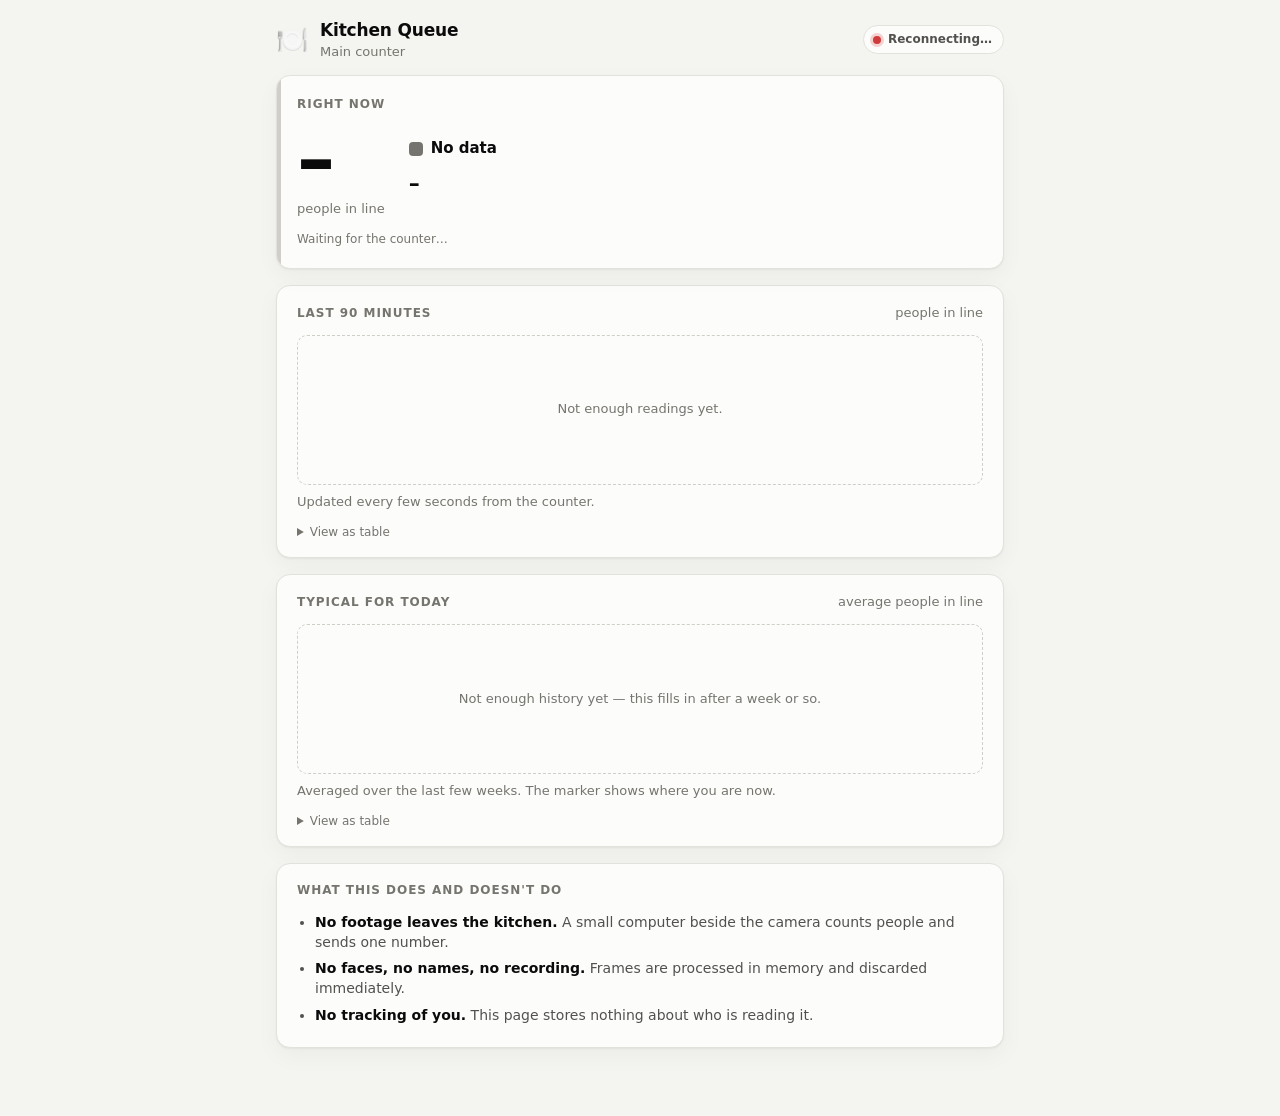
==== web/index.html @ 45618e80 "Initial Commit" ====
<!doctype html>
<html lang="en">
<head>
<meta charset="utf-8">
<meta name="viewport" content="width=device-width, initial-scale=1">
<meta name="theme-color" content="#fcfcfb">
<title>Kitchen Queue</title>
<link rel="stylesheet" href="styles.css">
<link rel="icon" href="data:image/svg+xml,<svg xmlns='http://www.w3.org/2000/svg' viewBox='0 0 100 100'><text y='.9em' font-size='90'>🍽️</text></svg>">
</head>
<body>

<header class="topbar">
  <div class="brand">
    <span class="brand-mark" aria-hidden="true">🍽️</span>
    <div>
      <h1 id="site-name">Kitchen Queue</h1>
      <p id="queue-name" class="muted">Main counter</p>
    </div>
  </div>
  <div class="conn" id="conn" data-status="loading">
    <span class="conn-dot" aria-hidden="true"></span>
    <span class="conn-text">Connecting…</span>
  </div>
</header>

<main>

  <!-- ---------------- hero: the one number people came for ---------------- -->
  <section class="hero" id="hero" data-tone="unknown" aria-labelledby="hero-label">
    <h2 id="hero-label" class="section-label">Right now</h2>

    <div class="hero-grid">
      <div class="hero-count">
        <div class="count-value" id="count" aria-live="polite" aria-atomic="true">–</div>
        <div class="count-unit">people in line</div>
      </div>

      <div class="hero-read">
        <p class="status-pill" id="status-pill">
          <span class="status-icon" id="status-icon" aria-hidden="true"></span>
          <span id="level-name">No data</span>
        </p>
        <p class="wait" id="wait">–</p>
        <p class="trend muted" id="trend"></p>
      </div>
    </div>

    <p class="freshness muted" id="freshness">Waiting for the counter…</p>
  </section>

  <!-- ---------------- advice ---------------- -->
  <section class="card advice" id="advice" hidden>
    <h2 class="section-label">When to go</h2>
    <p class="advice-line" id="advice-line"></p>
  </section>

  <!-- ---------------- live trend ---------------- -->
  <section class="card">
    <div class="card-head">
      <h2 class="section-label">Last 90 minutes</h2>
      <span class="muted small">people in line</span>
    </div>
    <figure class="chart" id="chart-live-wrap">
      <div class="chart-slot" id="chart-live"></div>
      <figcaption class="muted small">Updated every few seconds from the counter.</figcaption>
    </figure>
    <details class="table-view">
      <summary>View as table</summary>
      <div class="table-scroll" id="table-live"></div>
    </details>
  </section>

  <!-- ---------------- typical day ---------------- -->
  <section class="card">
    <div class="card-head">
      <h2 class="section-label" id="pattern-title">Typical for today</h2>
      <span class="muted small">average people in line</span>
    </div>
    <figure class="chart">
      <div class="chart-slot" id="chart-pattern"></div>
      <figcaption class="muted small" id="pattern-note">
        Averaged over the last few weeks. The marker shows where you are now.
      </figcaption>
    </figure>
    <details class="table-view">
      <summary>View as table</summary>
      <div class="table-scroll" id="table-pattern"></div>
    </details>
  </section>

  <!-- ---------------- optional anonymised view ---------------- -->
  <section class="card" id="snapshot-card" hidden>
    <div class="card-head">
      <h2 class="section-label">Queue shape</h2>
      <span class="muted small">pixelated, refreshed every 30s</span>
    </div>
    <img id="snapshot" class="snapshot" alt="Pixelated outline of the queue area with blocks showing where people are standing.">
    <p class="muted small">
      Deliberately destroyed to about 20&times;15 pixels before it leaves the kitchen.
      It shows how long the line is, and nothing about who is in it.
    </p>
  </section>

  <!-- ---------------- trust ---------------- -->
  <section class="card privacy">
    <h2 class="section-label">What this does and doesn't do</h2>
    <ul>
      <li><strong>No footage leaves the kitchen.</strong> A small computer beside the camera counts people and sends one number.</li>
      <li><strong>No faces, no names, no recording.</strong> Frames are processed in memory and discarded immediately.</li>
      <li><strong>No tracking of you.</strong> This page stores nothing about who is reading it.</li>
    </ul>
  </section>

</main>

<footer class="foot muted small">
  <span id="foot-device"></span>
</footer>

<div class="tooltip" id="tooltip" role="status" hidden></div>

<script src="app.js"></script>
</body>
</html>
---- web/styles.css ----
/* Kitchen Queue - student-facing page.
   Palette roles follow the validated reference instance: blue series hue,
   fixed status palette, light/dark surfaces declared as tokens. */

:root {
  color-scheme: light;

  --surface-0: #f4f4f1;
  --surface-1: #fcfcfb;
  --surface-2: #f0efec;
  --border:    #e2e1dc;
  --border-strong: #cfceC8;

  --text-primary:   #0b0b0b;
  --text-secondary: #52514e;
  --text-muted:     #76746e;

  --series-1:       #2a78d6;
  --series-1-soft:  #cde2fb;
  --series-1-mid:   #6da7ec;
  --series-1-deep:  #1c5cab;

  /* status palette - fixed, never themed */
  --good:     #0ca30c;
  --warning:  #fab219;
  --serious:  #ec835a;
  --critical: #d03b3b;

  --grid: #e6e5e0;

  --radius: 14px;
  --shadow: 0 1px 2px rgba(11, 11, 11, .05), 0 8px 24px rgba(11, 11, 11, .04);
  --font: ui-sans-serif, system-ui, -apple-system, "Segoe UI", Roboto, "Helvetica Neue", Arial, sans-serif;
  --mono: ui-monospace, SFMono-Regular, "SF Mono", Menlo, Consolas, monospace;
}

@media (prefers-color-scheme: dark) {
  :root:not([data-theme="light"]) {
    color-scheme: dark;
    --surface-0: #121211;
    --surface-1: #1a1a19;
    --surface-2: #232322;
    --border:    #2f2f2d;
    --border-strong: #45443f;

    --text-primary:   #ffffff;
    --text-secondary: #c3c2b7;
    --text-muted:     #97968c;

    --series-1:       #3987e5;
    --series-1-soft:  #184f95;
    --series-1-mid:   #2a78d6;
    --series-1-deep:  #86b6ef;

    --grid: #2c2c2a;
    --shadow: 0 1px 2px rgba(0, 0, 0, .4), 0 8px 24px rgba(0, 0, 0, .28);
  }
}

:root[data-theme="dark"] {
  color-scheme: dark;
  --surface-0: #121211;
  --surface-1: #1a1a19;
  --surface-2: #232322;
  --border:    #2f2f2d;
  --border-strong: #45443f;
  --text-primary:   #ffffff;
  --text-secondary: #c3c2b7;
  --text-muted:     #97968c;
  --series-1:       #3987e5;
  --series-1-soft:  #184f95;
  --series-1-mid:   #2a78d6;
  --series-1-deep:  #86b6ef;
  --grid: #2c2c2a;
}

* { box-sizing: border-box; }

body {
  margin: 0;
  font-family: var(--font);
  background: var(--surface-0);
  color: var(--text-primary);
  -webkit-font-smoothing: antialiased;
  line-height: 1.45;
}

main {
  max-width: 760px;
  margin: 0 auto;
  padding: 0 16px 40px;
  display: grid;
  gap: 16px;
}

.muted { color: var(--text-muted); }
.small { font-size: 13px; }

.section-label {
  margin: 0;
  font-size: 12px;
  font-weight: 600;
  letter-spacing: .08em;
  text-transform: uppercase;
  color: var(--text-muted);
}

/* ---------------- top bar ---------------- */

.topbar {
  max-width: 760px;
  margin: 0 auto;
  padding: 18px 16px 14px;
  display: flex;
  align-items: center;
  justify-content: space-between;
  gap: 12px;
}

.brand { display: flex; align-items: center; gap: 12px; }
.brand-mark { font-size: 26px; line-height: 1; }
.brand h1 { margin: 0; font-size: 17px; font-weight: 650; letter-spacing: -.01em; }
.brand p { margin: 0; font-size: 13px; }

.conn {
  display: inline-flex;
  align-items: center;
  gap: 7px;
  font-size: 12px;
  font-weight: 550;
  color: var(--text-secondary);
  background: var(--surface-1);
  border: 1px solid var(--border);
  border-radius: 999px;
  padding: 5px 11px 5px 9px;
  white-space: nowrap;
}
.conn-dot {
  width: 8px; height: 8px; border-radius: 50%;
  background: var(--text-muted);
  box-shadow: 0 0 0 3px color-mix(in srgb, var(--text-muted) 20%, transparent);
}
.conn[data-status="live"]    .conn-dot { background: var(--good);     box-shadow: 0 0 0 3px color-mix(in srgb, var(--good) 22%, transparent); }
.conn[data-status="stale"]   .conn-dot { background: var(--warning);  box-shadow: 0 0 0 3px color-mix(in srgb, var(--warning) 22%, transparent); }
.conn[data-status="offline"] .conn-dot { background: var(--critical); box-shadow: 0 0 0 3px color-mix(in srgb, var(--critical) 22%, transparent); }

/* ---------------- hero ---------------- */

.hero {
  background: var(--surface-1);
  border: 1px solid var(--border);
  border-radius: var(--radius);
  box-shadow: var(--shadow);
  padding: 20px;
  position: relative;
  overflow: hidden;
}
.hero::before {
  content: "";
  position: absolute;
  inset: 0 auto 0 0;
  width: 4px;
  background: var(--tone, var(--border-strong));
}

.hero[data-tone="clear"] { --tone: var(--good); }
.hero[data-tone="good"]  { --tone: var(--good); }
.hero[data-tone="warn"]  { --tone: var(--warning); }
.hero[data-tone="bad"]   { --tone: var(--serious); }
.hero[data-tone="worst"] { --tone: var(--critical); }

.hero-grid {
  display: flex;
  align-items: center;
  gap: 24px;
  flex-wrap: wrap;
  margin: 10px 0 6px;
}

.count-value {
  font-size: 76px;
  line-height: .92;
  font-weight: 700;
  letter-spacing: -.045em;
  font-variant-numeric: tabular-nums;
}
.count-unit { font-size: 13px; color: var(--text-muted); margin-top: 6px; }

.hero-read { flex: 1 1 200px; min-width: 180px; }

.status-pill {
  display: inline-flex;
  align-items: center;
  gap: 8px;
  margin: 0 0 8px;
  font-size: 15px;
  font-weight: 650;
  color: var(--text-primary);
}
.status-icon {
  width: 14px; height: 14px; flex: none;
  border-radius: 4px;
  background: var(--tone, var(--text-muted));
}
.hero[data-tone] .status-icon { background: var(--tone, var(--text-muted)); }

.wait { margin: 0; font-size: 22px; font-weight: 600; letter-spacing: -.02em; }
.trend { margin: 4px 0 0; font-size: 13px; }
.freshness { font-size: 12px; margin: 12px 0 0; }

/* ---------------- cards ---------------- */

.card {
  background: var(--surface-1);
  border: 1px solid var(--border);
  border-radius: var(--radius);
  box-shadow: var(--shadow);
  padding: 18px 20px 16px;
}
.card-head {
  display: flex;
  align-items: baseline;
  justify-content: space-between;
  gap: 12px;
  margin-bottom: 12px;
}

.advice-line { margin: 10px 0 0; font-size: 16px; font-weight: 550; }
.advice-line b { color: var(--series-1); font-weight: 700; }

.chart { margin: 0; }
.chart-slot { width: 100%; }
.chart figcaption { margin-top: 8px; }
svg { display: block; overflow: visible; }
.chart-empty {
  display: grid;
  place-items: center;
  height: 150px;
  color: var(--text-muted);
  font-size: 13px;
  border: 1px dashed var(--border-strong);
  border-radius: 10px;
}

/* ---------------- table view ---------------- */

.table-view { margin-top: 12px; }
.table-view summary {
  cursor: pointer;
  font-size: 12px;
  color: var(--text-muted);
  width: fit-content;
}
.table-scroll { overflow-x: auto; margin-top: 10px; }
table { border-collapse: collapse; font-size: 13px; width: 100%; }
th, td {
  text-align: left;
  padding: 5px 12px 5px 0;
  border-bottom: 1px solid var(--border);
  font-variant-numeric: tabular-nums;
  white-space: nowrap;
}
th { color: var(--text-muted); font-weight: 600; }

/* ---------------- snapshot + privacy ---------------- */

.snapshot {
  width: 100%;
  border-radius: 10px;
  border: 1px solid var(--border);
  background: var(--surface-2);
  image-rendering: pixelated;
  margin-bottom: 10px;
}

.privacy ul { margin: 12px 0 0; padding-left: 18px; color: var(--text-secondary); font-size: 14px; }
.privacy li { margin-bottom: 6px; }
.privacy strong { color: var(--text-primary); }

.foot { max-width: 760px; margin: 0 auto; padding: 0 16px 28px; }

/* ---------------- tooltip ---------------- */

.tooltip {
  position: fixed;
  z-index: 20;
  pointer-events: none;
  background: var(--surface-1);
  color: var(--text-primary);
  border: 1px solid var(--border-strong);
  border-radius: 8px;
  box-shadow: var(--shadow);
  padding: 7px 10px;
  font-size: 12px;
  line-height: 1.35;
  white-space: nowrap;
  font-variant-numeric: tabular-nums;
}
.tooltip b { font-weight: 650; }

@media (max-width: 460px) {
  .count-value { font-size: 60px; }
  .hero-grid { gap: 16px; }
}

@media (prefers-reduced-motion: no-preference) {
  .count-value { transition: color .2s ease; }
}
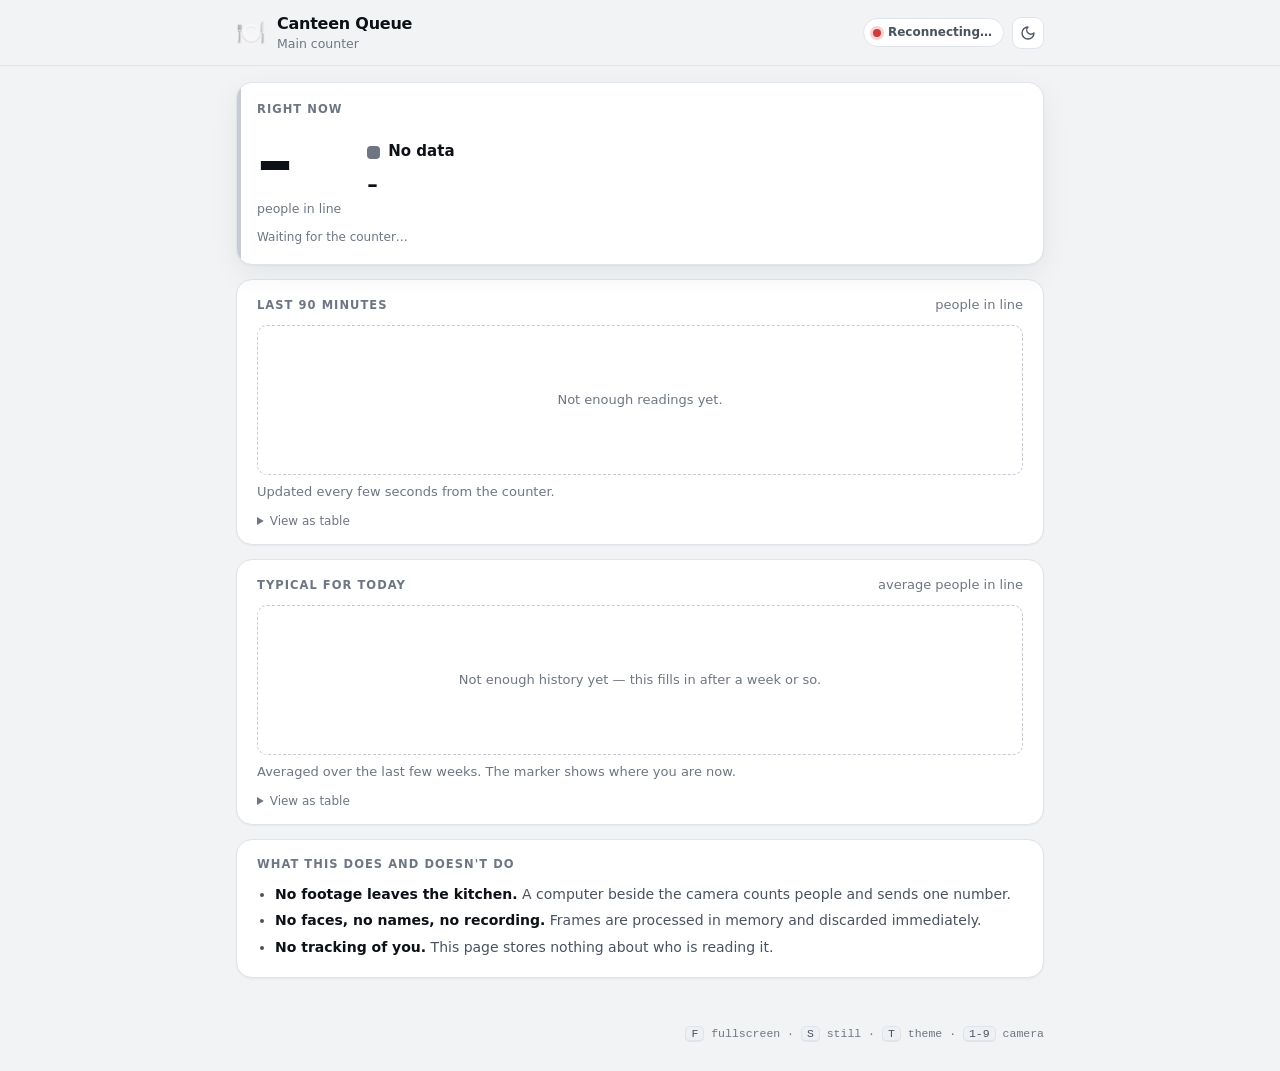
==== commit 01f78c97: "Add Hikvision/iVMS-4200 support, multiple cameras, and a rebuilt live view The school runs iVMS-4200" ====
--- a/web/index.html
+++ b/web/index.html
@@ -2,66 +2,151 @@
 <html lang="en">
 <head>
 <meta charset="utf-8">
-<meta name="viewport" content="width=device-width, initial-scale=1">
-<meta name="theme-color" content="#fcfcfb">
-<title>Kitchen Queue</title>
+<meta name="viewport" content="width=device-width, initial-scale=1, viewport-fit=cover">
+<meta name="theme-color" content="#f2f3f5" media="(prefers-color-scheme: light)">
+<meta name="theme-color" content="#0c0e12" media="(prefers-color-scheme: dark)">
+<meta name="description" content="How long the canteen queue is right now, and whether it is worth waiting.">
+<title>Canteen Queue</title>
+<link rel="manifest" href="manifest.webmanifest">
+<link rel="apple-touch-icon" href="icon.svg">
+<script>
+  /* Stamp the saved theme before first paint, so switching themes does not
+     flash the other one on every page load. */
+  try {
+    var t = localStorage.getItem('theme');
+    if (t === 'light' || t === 'dark') document.documentElement.setAttribute('data-theme', t);
+  } catch (e) { /* private browsing */ }
+</script>
 <link rel="stylesheet" href="styles.css">
 <link rel="icon" href="data:image/svg+xml,<svg xmlns='http://www.w3.org/2000/svg' viewBox='0 0 100 100'><text y='.9em' font-size='90'>🍽️</text></svg>">
 </head>
 <body>
 
 <header class="topbar">
-  <div class="brand">
-    <span class="brand-mark" aria-hidden="true">🍽️</span>
-    <div>
-      <h1 id="site-name">Kitchen Queue</h1>
-      <p id="queue-name" class="muted">Main counter</p>
-    </div>
-  </div>
-  <div class="conn" id="conn" data-status="loading">
-    <span class="conn-dot" aria-hidden="true"></span>
-    <span class="conn-text">Connecting…</span>
+  <div class="topbar-inner">
+    <div class="brand">
+      <span class="brand-mark" aria-hidden="true">🍽️</span>
+      <div>
+        <h1 id="site-name">Canteen Queue</h1>
+        <p id="queue-name" class="muted">Main counter</p>
+      </div>
+    </div>
+    <div class="topbar-actions">
+      <div class="conn" id="conn" data-status="loading">
+        <span class="conn-dot" aria-hidden="true"></span>
+        <span class="conn-text">Connecting…</span>
+      </div>
+      <button type="button" class="icon-btn" id="theme-btn"
+              title="Switch theme (T)" aria-label="Switch theme">
+        <svg viewBox="0 0 24 24" fill="none" stroke="currentColor" stroke-width="2"
+             stroke-linecap="round" stroke-linejoin="round" aria-hidden="true">
+          <path d="M12 3a6 6 0 0 0 9 9 9 9 0 1 1-9-9Z"/>
+        </svg>
+      </button>
+    </div>
   </div>
 </header>
 
 <main>
 
-  <!-- ---------------- hero: the one number people came for ---------------- -->
+  <!-- ---------------- the one number people came for ---------------- -->
   <section class="hero" id="hero" data-tone="unknown" aria-labelledby="hero-label">
     <h2 id="hero-label" class="section-label">Right now</h2>
-
     <div class="hero-grid">
-      <div class="hero-count">
+      <div>
         <div class="count-value" id="count" aria-live="polite" aria-atomic="true">–</div>
         <div class="count-unit">people in line</div>
       </div>
-
       <div class="hero-read">
-        <p class="status-pill" id="status-pill">
-          <span class="status-icon" id="status-icon" aria-hidden="true"></span>
+        <p class="status-pill">
+          <span class="status-icon" aria-hidden="true"></span>
           <span id="level-name">No data</span>
         </p>
         <p class="wait" id="wait">–</p>
         <p class="trend muted" id="trend"></p>
       </div>
     </div>
-
     <p class="freshness muted" id="freshness">Waiting for the counter…</p>
   </section>
 
   <!-- ---------------- advice ---------------- -->
-  <section class="card advice" id="advice" hidden>
+  <section class="card" id="advice" hidden>
     <h2 class="section-label">When to go</h2>
     <p class="advice-line" id="advice-line"></p>
   </section>
 
+  <!-- ---------------- live camera ---------------- -->
+  <section class="card" id="live-card" hidden aria-labelledby="live-label">
+    <div class="card-head">
+      <h2 class="section-label" id="live-label">Live view</h2>
+      <span class="muted small" id="live-status"></span>
+    </div>
+
+    <!-- one chip per camera; hidden entirely when there is only one -->
+    <div class="cameras" id="cameras" role="group" aria-label="Choose a camera" hidden></div>
+
+    <form class="gate" id="gate" hidden>
+      <label class="section-label" for="gate-code">Access code</label>
+      <div class="gate-row">
+        <input type="password" id="gate-code" name="code" autocomplete="off"
+               placeholder="Enter code" required>
+        <button type="submit" class="btn">Watch</button>
+      </div>
+      <p class="muted small" id="gate-note"></p>
+      <p class="gate-error" id="gate-error" hidden></p>
+    </form>
+
+    <div id="player" hidden>
+      <div class="stage" id="stage">
+        <video id="video" class="video" playsinline muted></video>
+        <img id="video-img" class="video" hidden
+             alt="Live view of the canteen queue.">
+
+        <span class="stage-badge" id="stage-badge" data-live="false">
+          <span class="chip-dot" aria-hidden="true"></span><span id="badge-text">Live</span>
+        </span>
+
+        <div class="stage-message" id="stage-message" hidden>
+          <b id="stage-message-title">Camera offline</b>
+          <span id="stage-message-body">Nothing is arriving from the cafeteria PC.</span>
+        </div>
+
+        <div class="stage-tools">
+          <button type="button" class="icon-btn" id="snap-btn"
+                  title="Save a still (S)" aria-label="Save a still">
+            <svg viewBox="0 0 24 24" fill="none" stroke="currentColor" stroke-width="2"
+                 stroke-linecap="round" stroke-linejoin="round" aria-hidden="true">
+              <path d="M3 7h3l2-2h8l2 2h3v12H3z"/><circle cx="12" cy="13" r="3.5"/>
+            </svg>
+          </button>
+          <button type="button" class="icon-btn" id="pip-btn"
+                  title="Picture in picture (P)" aria-label="Picture in picture" hidden>
+            <svg viewBox="0 0 24 24" fill="none" stroke="currentColor" stroke-width="2"
+                 stroke-linecap="round" stroke-linejoin="round" aria-hidden="true">
+              <rect x="3" y="5" width="18" height="14" rx="2"/>
+              <rect x="12" y="12" width="7" height="5" rx="1"/>
+            </svg>
+          </button>
+          <button type="button" class="icon-btn" id="full-btn"
+                  title="Fullscreen (F)" aria-label="Fullscreen">
+            <svg viewBox="0 0 24 24" fill="none" stroke="currentColor" stroke-width="2"
+                 stroke-linecap="round" stroke-linejoin="round" aria-hidden="true">
+              <path d="M8 3H3v5M16 3h5v5M8 21H3v-5M16 21h5v-5"/>
+            </svg>
+          </button>
+        </div>
+      </div>
+      <p class="live-meta" id="live-meta"></p>
+    </div>
+  </section>
+
   <!-- ---------------- live trend ---------------- -->
   <section class="card">
     <div class="card-head">
       <h2 class="section-label">Last 90 minutes</h2>
       <span class="muted small">people in line</span>
     </div>
-    <figure class="chart" id="chart-live-wrap">
+    <figure class="chart">
       <div class="chart-slot" id="chart-live"></div>
       <figcaption class="muted small">Updated every few seconds from the counter.</figcaption>
     </figure>
@@ -79,7 +164,7 @@
     </div>
     <figure class="chart">
       <div class="chart-slot" id="chart-pattern"></div>
-      <figcaption class="muted small" id="pattern-note">
+      <figcaption class="muted small">
         Averaged over the last few weeks. The marker shows where you are now.
       </figcaption>
     </figure>
@@ -95,31 +180,40 @@
       <h2 class="section-label">Queue shape</h2>
       <span class="muted small">pixelated, refreshed every 30s</span>
     </div>
-    <img id="snapshot" class="snapshot" alt="Pixelated outline of the queue area with blocks showing where people are standing.">
+    <img id="snapshot" class="snapshot" alt="Pixelated outline of the queue area.">
     <p class="muted small">
-      Deliberately destroyed to about 20&times;15 pixels before it leaves the kitchen.
-      It shows how long the line is, and nothing about who is in it.
+      Destroyed to about 20&times;15 pixels before it leaves the kitchen. It shows
+      how long the line is, and nothing about who is in it.
     </p>
   </section>
 
   <!-- ---------------- trust ---------------- -->
   <section class="card privacy">
     <h2 class="section-label">What this does and doesn't do</h2>
-    <ul>
-      <li><strong>No footage leaves the kitchen.</strong> A small computer beside the camera counts people and sends one number.</li>
+    <ul id="privacy-count">
+      <li><strong>No footage leaves the kitchen.</strong> A computer beside the camera counts people and sends one number.</li>
       <li><strong>No faces, no names, no recording.</strong> Frames are processed in memory and discarded immediately.</li>
       <li><strong>No tracking of you.</strong> This page stores nothing about who is reading it.</li>
     </ul>
+    <ul id="privacy-video" hidden>
+      <li><strong>The queue count is public. The picture is not.</strong> Live view needs the access code the school gives out.</li>
+      <li><strong>Never any sound.</strong> Audio is dropped at the camera and never sent.</li>
+      <li><strong>Nothing is recorded.</strong> The server holds a few seconds in memory and overwrites it continuously — there is no archive to request, share, or leak.</li>
+      <li><strong>No tracking of you.</strong> This page stores nothing about who is reading it.</li>
+    </ul>
   </section>
 
 </main>
 
 <footer class="foot muted small">
   <span id="foot-device"></span>
+  <span class="keys"><kbd>F</kbd> fullscreen · <kbd>S</kbd> still · <kbd>T</kbd> theme · <kbd>1-9</kbd> camera</span>
 </footer>
 
 <div class="tooltip" id="tooltip" role="status" hidden></div>
-
+<div class="toast" id="toast" role="status" hidden></div>
+
+<script src="live.js"></script>
 <script src="app.js"></script>
 </body>
 </html>
--- a/web/styles.css
+++ b/web/styles.css
@@ -1,96 +1,117 @@
-/* Kitchen Queue - student-facing page.
-   Palette roles follow the validated reference instance: blue series hue,
-   fixed status palette, light/dark surfaces declared as tokens. */
+/* Canteen queue - student-facing page.
+ *
+ * Chart colours come from a validated palette: one blue series hue, and a
+ * fixed status palette (good/warning/serious/critical) that is never reused
+ * for anything decorative. Everything is declared as tokens in :root first,
+ * then redefined for dark, so no colour exists only inside a media query.
+ */
 
 :root {
   color-scheme: light;
 
-  --surface-0: #f4f4f1;
-  --surface-1: #fcfcfb;
-  --surface-2: #f0efec;
-  --border:    #e2e1dc;
-  --border-strong: #cfceC8;
-
-  --text-primary:   #0b0b0b;
-  --text-secondary: #52514e;
-  --text-muted:     #76746e;
+  --surface-0: #f2f3f5;
+  --surface-1: #ffffff;
+  --surface-2: #eef0f3;
+  --surface-3: #e4e7ec;
+  --border:    #e0e3e9;
+  --border-strong: #c6cbd4;
+
+  --text-primary:   #0d1117;
+  --text-secondary: #4a5260;
+  --text-muted:     #6e7683;
 
   --series-1:       #2a78d6;
   --series-1-soft:  #cde2fb;
   --series-1-mid:   #6da7ec;
   --series-1-deep:  #1c5cab;
 
-  /* status palette - fixed, never themed */
+  /* status palette - fixed, never themed, never decorative */
   --good:     #0ca30c;
   --warning:  #fab219;
   --serious:  #ec835a;
   --critical: #d03b3b;
 
-  --grid: #e6e5e0;
-
-  --radius: 14px;
-  --shadow: 0 1px 2px rgba(11, 11, 11, .05), 0 8px 24px rgba(11, 11, 11, .04);
-  --font: ui-sans-serif, system-ui, -apple-system, "Segoe UI", Roboto, "Helvetica Neue", Arial, sans-serif;
-  --mono: ui-monospace, SFMono-Regular, "SF Mono", Menlo, Consolas, monospace;
+  --grid: #e6e8ec;
+
+  --on-accent: #ffffff;
+  --radius: 16px;
+  --radius-sm: 10px;
+  --shadow-sm: 0 1px 2px rgba(13, 17, 23, .05);
+  --shadow: 0 1px 2px rgba(13, 17, 23, .04), 0 10px 30px rgba(13, 17, 23, .06);
+  --font: ui-sans-serif, system-ui, -apple-system, "Segoe UI Variable Text",
+          "Segoe UI", Roboto, "Helvetica Neue", Arial, sans-serif;
+  --mono: ui-monospace, SFMono-Regular, "SF Mono", "Cascadia Mono", Consolas, monospace;
 }
 
 @media (prefers-color-scheme: dark) {
   :root:not([data-theme="light"]) {
     color-scheme: dark;
-    --surface-0: #121211;
-    --surface-1: #1a1a19;
-    --surface-2: #232322;
-    --border:    #2f2f2d;
-    --border-strong: #45443f;
-
-    --text-primary:   #ffffff;
-    --text-secondary: #c3c2b7;
-    --text-muted:     #97968c;
-
+    --surface-0: #0c0e12;
+    --surface-1: #14171d;
+    --surface-2: #1c2029;
+    --surface-3: #262b36;
+    --border:    #262b34;
+    --border-strong: #3b424f;
+    --text-primary:   #f3f5f8;
+    --text-secondary: #b3bbc8;
+    --text-muted:     #838c9a;
     --series-1:       #3987e5;
     --series-1-soft:  #184f95;
     --series-1-mid:   #2a78d6;
     --series-1-deep:  #86b6ef;
-
-    --grid: #2c2c2a;
-    --shadow: 0 1px 2px rgba(0, 0, 0, .4), 0 8px 24px rgba(0, 0, 0, .28);
+    --grid: #242932;
+    --on-accent: #0c0e12;
+    --shadow-sm: 0 1px 2px rgba(0, 0, 0, .5);
+    --shadow: 0 1px 2px rgba(0, 0, 0, .5), 0 10px 30px rgba(0, 0, 0, .35);
   }
 }
 
 :root[data-theme="dark"] {
   color-scheme: dark;
-  --surface-0: #121211;
-  --surface-1: #1a1a19;
-  --surface-2: #232322;
-  --border:    #2f2f2d;
-  --border-strong: #45443f;
-  --text-primary:   #ffffff;
-  --text-secondary: #c3c2b7;
-  --text-muted:     #97968c;
+  --surface-0: #0c0e12;
+  --surface-1: #14171d;
+  --surface-2: #1c2029;
+  --surface-3: #262b36;
+  --border:    #262b34;
+  --border-strong: #3b424f;
+  --text-primary:   #f3f5f8;
+  --text-secondary: #b3bbc8;
+  --text-muted:     #838c9a;
   --series-1:       #3987e5;
   --series-1-soft:  #184f95;
   --series-1-mid:   #2a78d6;
   --series-1-deep:  #86b6ef;
-  --grid: #2c2c2a;
+  --grid: #242932;
+  --on-accent: #0c0e12;
+  --shadow-sm: 0 1px 2px rgba(0, 0, 0, .5);
+  --shadow: 0 1px 2px rgba(0, 0, 0, .5), 0 10px 30px rgba(0, 0, 0, .35);
 }
 
 * { box-sizing: border-box; }
+
+/* Every `display:` rule below would otherwise out-specify the browser's own
+   [hidden] { display: none }, and the page toggles a lot of things with the
+   hidden property - the access gate, the camera chips, the video/still swap.
+   Without this they all render at once. */
+[hidden] { display: none !important; }
 
 body {
   margin: 0;
   font-family: var(--font);
+  font-size: 15px;
+  line-height: 1.45;
   background: var(--surface-0);
   color: var(--text-primary);
   -webkit-font-smoothing: antialiased;
-  line-height: 1.45;
+  text-rendering: optimizeLegibility;
 }
 
 main {
-  max-width: 760px;
+  max-width: 840px;
   margin: 0 auto;
-  padding: 0 16px 40px;
+  padding: 16px 16px 48px;
   display: grid;
-  gap: 16px;
+  gap: 14px;
 }
 
 .muted { color: var(--text-muted); }
@@ -98,9 +119,9 @@
 
 .section-label {
   margin: 0;
-  font-size: 12px;
-  font-weight: 600;
-  letter-spacing: .08em;
+  font-size: 11.5px;
+  font-weight: 650;
+  letter-spacing: .09em;
   text-transform: uppercase;
   color: var(--text-muted);
 }
@@ -108,19 +129,37 @@
 /* ---------------- top bar ---------------- */
 
 .topbar {
-  max-width: 760px;
+  position: sticky;
+  top: 0;
+  z-index: 10;
+  background: color-mix(in srgb, var(--surface-0) 82%, transparent);
+  backdrop-filter: saturate(180%) blur(14px);
+  border-bottom: 1px solid var(--border);
+}
+.topbar-inner {
+  max-width: 840px;
   margin: 0 auto;
-  padding: 18px 16px 14px;
+  padding: 12px 16px;
   display: flex;
   align-items: center;
   justify-content: space-between;
   gap: 12px;
 }
 
-.brand { display: flex; align-items: center; gap: 12px; }
-.brand-mark { font-size: 26px; line-height: 1; }
-.brand h1 { margin: 0; font-size: 17px; font-weight: 650; letter-spacing: -.01em; }
-.brand p { margin: 0; font-size: 13px; }
+.brand { display: flex; align-items: center; gap: 11px; min-width: 0; }
+.brand-mark { font-size: 24px; line-height: 1; }
+.brand h1 {
+  margin: 0;
+  font-size: 16px;
+  font-weight: 650;
+  letter-spacing: -.015em;
+  white-space: nowrap;
+  overflow: hidden;
+  text-overflow: ellipsis;
+}
+.brand p { margin: 0; font-size: 12.5px; }
+
+.topbar-actions { display: flex; align-items: center; gap: 8px; }
 
 .conn {
   display: inline-flex;
@@ -144,16 +183,51 @@
 .conn[data-status="stale"]   .conn-dot { background: var(--warning);  box-shadow: 0 0 0 3px color-mix(in srgb, var(--warning) 22%, transparent); }
 .conn[data-status="offline"] .conn-dot { background: var(--critical); box-shadow: 0 0 0 3px color-mix(in srgb, var(--critical) 22%, transparent); }
 
+/* ---------------- buttons ---------------- */
+
+.icon-btn {
+  display: inline-grid;
+  place-items: center;
+  width: 32px; height: 32px;
+  padding: 0;
+  color: var(--text-secondary);
+  background: var(--surface-1);
+  border: 1px solid var(--border);
+  border-radius: 9px;
+  cursor: pointer;
+  transition: color .15s, border-color .15s, background .15s;
+}
+.icon-btn:hover { color: var(--text-primary); border-color: var(--border-strong); }
+.icon-btn svg { width: 16px; height: 16px; display: block; }
+
+:is(.icon-btn, .chip, .btn):focus-visible {
+  outline: 2px solid var(--series-1);
+  outline-offset: 2px;
+}
+
+.btn {
+  font: inherit;
+  font-size: 14.5px;
+  font-weight: 600;
+  color: var(--on-accent);
+  background: var(--text-primary);
+  border: 1px solid var(--text-primary);
+  border-radius: var(--radius-sm);
+  padding: 9px 18px;
+  cursor: pointer;
+}
+.btn:hover { opacity: .88; }
+
 /* ---------------- hero ---------------- */
 
 .hero {
+  position: relative;
+  overflow: hidden;
   background: var(--surface-1);
   border: 1px solid var(--border);
   border-radius: var(--radius);
   box-shadow: var(--shadow);
-  padding: 20px;
-  position: relative;
-  overflow: hidden;
+  padding: 18px 20px;
 }
 .hero::before {
   content: "";
@@ -162,7 +236,6 @@
   width: 4px;
   background: var(--tone, var(--border-strong));
 }
-
 .hero[data-tone="clear"] { --tone: var(--good); }
 .hero[data-tone="good"]  { --tone: var(--good); }
 .hero[data-tone="warn"]  { --tone: var(--warning); }
@@ -172,41 +245,36 @@
 .hero-grid {
   display: flex;
   align-items: center;
-  gap: 24px;
+  gap: 26px;
   flex-wrap: wrap;
-  margin: 10px 0 6px;
-}
-
+  margin: 10px 0 4px;
+}
 .count-value {
-  font-size: 76px;
-  line-height: .92;
+  font-size: 72px;
+  line-height: .9;
   font-weight: 700;
-  letter-spacing: -.045em;
+  letter-spacing: -.05em;
   font-variant-numeric: tabular-nums;
 }
-.count-unit { font-size: 13px; color: var(--text-muted); margin-top: 6px; }
-
+.count-unit { font-size: 12.5px; color: var(--text-muted); margin-top: 7px; }
 .hero-read { flex: 1 1 200px; min-width: 180px; }
 
 .status-pill {
   display: inline-flex;
   align-items: center;
   gap: 8px;
-  margin: 0 0 8px;
+  margin: 0 0 7px;
   font-size: 15px;
   font-weight: 650;
-  color: var(--text-primary);
 }
 .status-icon {
-  width: 14px; height: 14px; flex: none;
+  width: 13px; height: 13px; flex: none;
   border-radius: 4px;
   background: var(--tone, var(--text-muted));
 }
-.hero[data-tone] .status-icon { background: var(--tone, var(--text-muted)); }
-
-.wait { margin: 0; font-size: 22px; font-weight: 600; letter-spacing: -.02em; }
+.wait { margin: 0; font-size: 21px; font-weight: 620; letter-spacing: -.02em; }
 .trend { margin: 4px 0 0; font-size: 13px; }
-.freshness { font-size: 12px; margin: 12px 0 0; }
+.freshness { font-size: 12px; margin: 11px 0 0; }
 
 /* ---------------- cards ---------------- */
 
@@ -214,18 +282,19 @@
   background: var(--surface-1);
   border: 1px solid var(--border);
   border-radius: var(--radius);
-  box-shadow: var(--shadow);
-  padding: 18px 20px 16px;
+  box-shadow: var(--shadow-sm);
+  padding: 16px 20px 14px;
 }
 .card-head {
   display: flex;
-  align-items: baseline;
+  align-items: center;
   justify-content: space-between;
   gap: 12px;
-  margin-bottom: 12px;
-}
-
-.advice-line { margin: 10px 0 0; font-size: 16px; font-weight: 550; }
+  flex-wrap: wrap;
+  margin-bottom: 10px;
+}
+
+.advice-line { margin: 9px 0 0; font-size: 15.5px; font-weight: 550; }
 .advice-line b { color: var(--series-1); font-weight: 700; }
 
 .chart { margin: 0; }
@@ -239,12 +308,141 @@
   color: var(--text-muted);
   font-size: 13px;
   border: 1px dashed var(--border-strong);
-  border-radius: 10px;
-}
+  border-radius: var(--radius-sm);
+}
+
+/* ---------------- live view ---------------- */
+
+.cameras {
+  display: flex;
+  gap: 7px;
+  flex-wrap: wrap;
+  margin-bottom: 12px;
+}
+.chip {
+  display: inline-flex;
+  align-items: center;
+  gap: 7px;
+  font: inherit;
+  font-size: 13px;
+  font-weight: 550;
+  color: var(--text-secondary);
+  background: var(--surface-2);
+  border: 1px solid var(--border);
+  border-radius: 999px;
+  padding: 5px 13px;
+  cursor: pointer;
+  transition: background .15s, color .15s, border-color .15s;
+}
+.chip:hover { color: var(--text-primary); border-color: var(--border-strong); }
+.chip[aria-pressed="true"] {
+  color: var(--on-accent);
+  background: var(--text-primary);
+  border-color: var(--text-primary);
+}
+.chip .chip-dot {
+  width: 7px; height: 7px; border-radius: 50%;
+  background: var(--text-muted);
+  flex: none;
+}
+.chip[data-live="true"] .chip-dot { background: var(--good); }
+
+.stage {
+  position: relative;
+  border-radius: var(--radius-sm);
+  overflow: hidden;
+  background: #000;
+  border: 1px solid var(--border);
+}
+.stage:fullscreen { border-radius: 0; border: 0; }
+.video {
+  width: 100%;
+  aspect-ratio: 16 / 9;
+  object-fit: contain;
+  background: #000;
+  display: block;
+}
+.stage:fullscreen .video { height: 100%; aspect-ratio: auto; }
+
+.stage-badge {
+  position: absolute;
+  top: 10px; left: 10px;
+  display: inline-flex;
+  align-items: center;
+  gap: 6px;
+  font-size: 11px;
+  font-weight: 700;
+  letter-spacing: .08em;
+  text-transform: uppercase;
+  color: #fff;
+  background: rgba(0, 0, 0, .55);
+  backdrop-filter: blur(6px);
+  border-radius: 999px;
+  padding: 4px 10px 4px 8px;
+}
+.stage-badge .chip-dot { background: var(--critical); width: 7px; height: 7px; border-radius: 50%; }
+.stage-badge[data-live="true"] .chip-dot { background: var(--good); }
+
+.stage-tools {
+  position: absolute;
+  right: 10px; bottom: 10px;
+  display: flex;
+  gap: 6px;
+}
+.stage-tools .icon-btn {
+  color: #fff;
+  background: rgba(0, 0, 0, .55);
+  border-color: rgba(255, 255, 255, .22);
+  backdrop-filter: blur(6px);
+}
+.stage-tools .icon-btn:hover { background: rgba(0, 0, 0, .75); border-color: rgba(255, 255, 255, .4); }
+
+.stage-message {
+  position: absolute;
+  inset: 0;
+  display: grid;
+  place-content: center;
+  justify-items: center;
+  gap: 8px;
+  text-align: center;
+  padding: 20px;
+  color: #d7dae0;
+  background: #0b0d11;
+  font-size: 14px;
+}
+.stage-message b { color: #fff; font-weight: 600; }
+
+.live-meta {
+  display: flex;
+  gap: 14px;
+  flex-wrap: wrap;
+  margin: 9px 0 0;
+  font-family: var(--mono);
+  font-size: 11.5px;
+  color: var(--text-muted);
+}
+
+/* access gate */
+
+.gate { display: grid; gap: 9px; margin: 2px 0 0; }
+.gate-row { display: flex; gap: 8px; flex-wrap: wrap; }
+.gate-row input {
+  flex: 1 1 170px;
+  min-width: 0;
+  font: inherit;
+  font-size: 15px;
+  color: var(--text-primary);
+  background: var(--surface-2);
+  border: 1px solid var(--border-strong);
+  border-radius: var(--radius-sm);
+  padding: 9px 13px;
+}
+.gate-row input:focus-visible { outline: 2px solid var(--series-1); outline-offset: 1px; }
+.gate-error { margin: 0; font-size: 13px; color: var(--critical); }
 
 /* ---------------- table view ---------------- */
 
-.table-view { margin-top: 12px; }
+.table-view { margin-top: 11px; }
 .table-view summary {
   cursor: pointer;
   font-size: 12px;
@@ -262,33 +460,50 @@
 }
 th { color: var(--text-muted); font-weight: 600; }
 
-/* ---------------- snapshot + privacy ---------------- */
+/* ---------------- privacy + footer ---------------- */
 
 .snapshot {
   width: 100%;
-  border-radius: 10px;
+  border-radius: var(--radius-sm);
   border: 1px solid var(--border);
   background: var(--surface-2);
   image-rendering: pixelated;
   margin-bottom: 10px;
 }
-
-.privacy ul { margin: 12px 0 0; padding-left: 18px; color: var(--text-secondary); font-size: 14px; }
+.privacy ul { margin: 11px 0 0; padding-left: 18px; color: var(--text-secondary); font-size: 14px; }
 .privacy li { margin-bottom: 6px; }
 .privacy strong { color: var(--text-primary); }
 
-.foot { max-width: 760px; margin: 0 auto; padding: 0 16px 28px; }
-
-/* ---------------- tooltip ---------------- */
+.foot {
+  max-width: 840px;
+  margin: 0 auto;
+  padding: 0 16px 28px;
+  display: flex;
+  justify-content: space-between;
+  gap: 12px;
+  flex-wrap: wrap;
+}
+.keys { font-family: var(--mono); font-size: 11.5px; }
+kbd {
+  font: inherit;
+  background: var(--surface-2);
+  border: 1px solid var(--border);
+  border-bottom-width: 2px;
+  border-radius: 5px;
+  padding: 0 5px;
+  color: var(--text-secondary);
+}
+
+/* ---------------- tooltip + toast ---------------- */
 
 .tooltip {
   position: fixed;
-  z-index: 20;
+  z-index: 30;
   pointer-events: none;
   background: var(--surface-1);
   color: var(--text-primary);
   border: 1px solid var(--border-strong);
-  border-radius: 8px;
+  border-radius: 9px;
   box-shadow: var(--shadow);
   padding: 7px 10px;
   font-size: 12px;
@@ -296,13 +511,28 @@
   white-space: nowrap;
   font-variant-numeric: tabular-nums;
 }
-.tooltip b { font-weight: 650; }
-
-@media (max-width: 460px) {
-  .count-value { font-size: 60px; }
+
+.toast {
+  position: fixed;
+  left: 50%;
+  bottom: 22px;
+  transform: translateX(-50%);
+  z-index: 40;
+  background: var(--text-primary);
+  color: var(--on-accent);
+  font-size: 13.5px;
+  font-weight: 550;
+  border-radius: 999px;
+  padding: 9px 18px;
+  box-shadow: var(--shadow);
+}
+
+@media (max-width: 480px) {
+  .count-value { font-size: 58px; }
   .hero-grid { gap: 16px; }
-}
-
-@media (prefers-reduced-motion: no-preference) {
-  .count-value { transition: color .2s ease; }
-}
+  main { gap: 12px; }
+}
+
+@media (prefers-reduced-motion: reduce) {
+  * { transition: none !important; animation: none !important; }
+}
